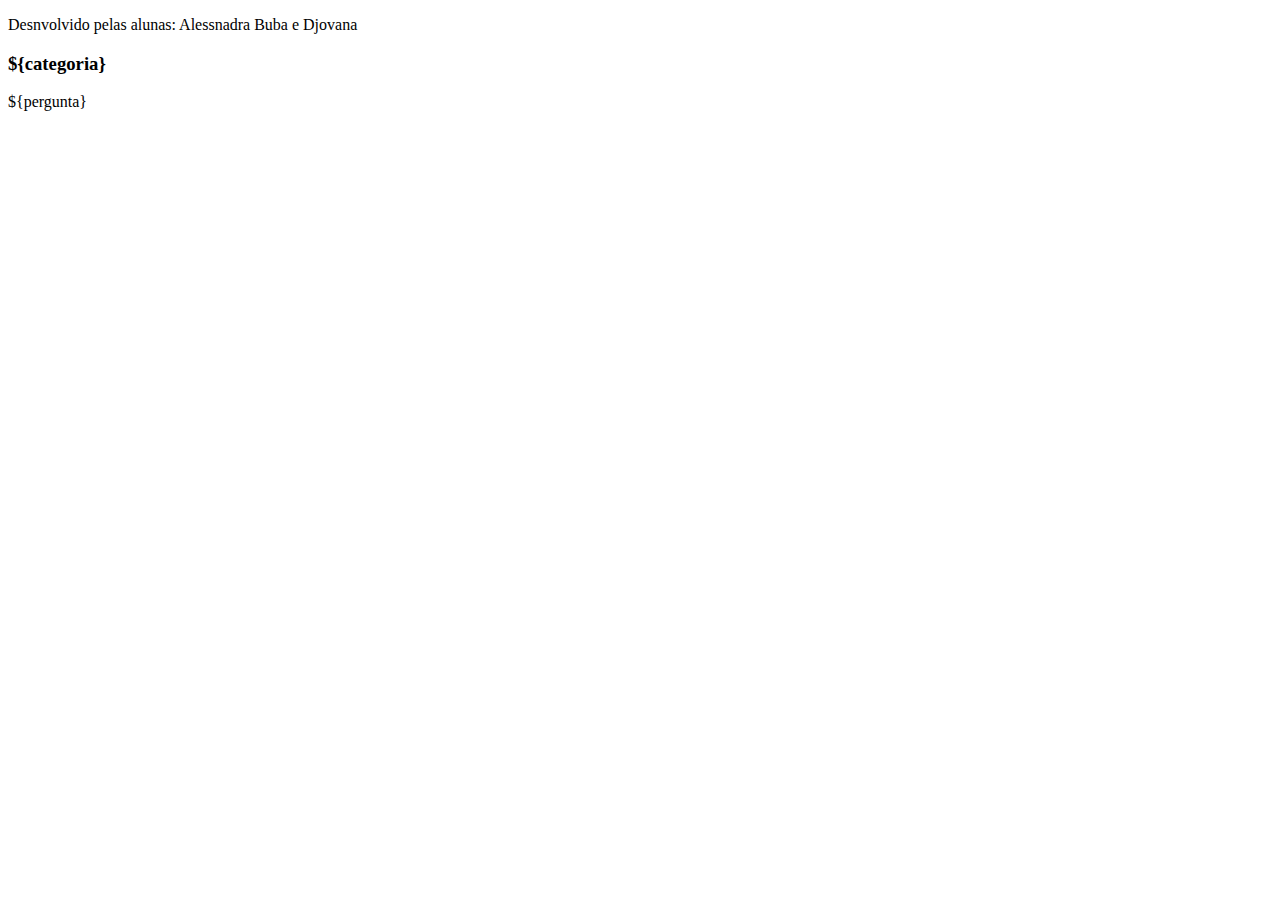
==== index.html @ 37fab2f1 "." ====
<!DOCTYPE html>
<html lang="pt-br">
<head>
    <meta charset="UTF-8">
    <meta name="viewport" content="width=device-width, initial-scale=1.0">
    <title>Document</title>
    <link hel=" 'stylesheet" href="style.css">
</head>
<body>
    <selection id="container">

        </selection>
        <footer>
            <p>Desnvolvido pelas alunas: Alessnadra Buba e Djovana</p>
        </footer>
        <script src="perguntas.js"></script>
    
</body>
</html>
<div class="cartao-conteudo">
    <h3>${categoria}</h3>
    <div class="catao-prgunta">
        <p>${pergunta}</p>
    </div>


</div>
---- style.css ----
:root{ 
--fundo: #6A5ACd;
--cartao-frente:#0000CD;
--cartao-verso: #40E0D0;
--branco: #ffffff;
--preto: #000000;
--destaque: #00FF7F;

}
body{ 
    background-color: var(--fundo);
    margin: 0;
}

footer{
    background-color: var(--preto);
    color: var(--branco);


}
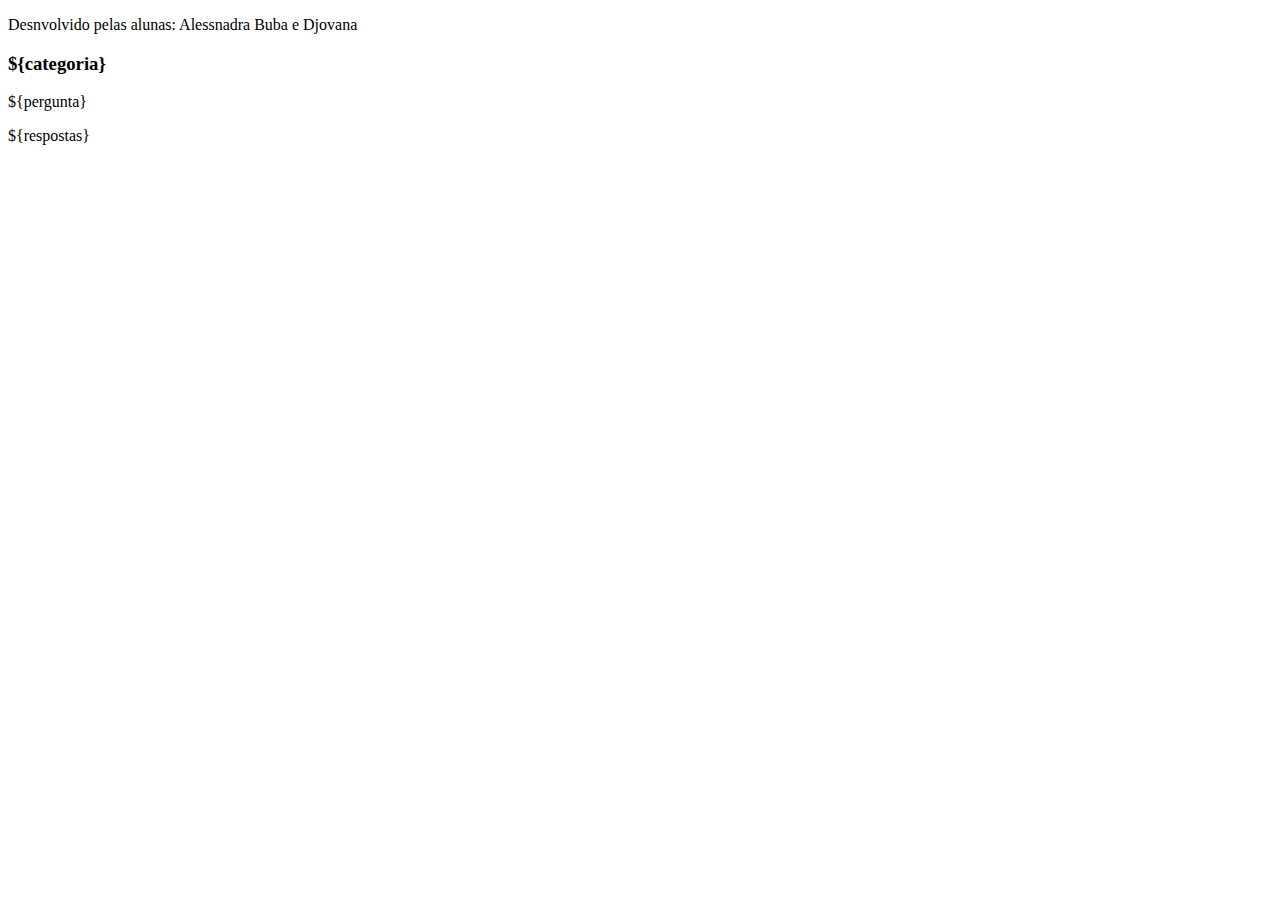
==== commit 9c73ea2c: "." ====
--- a/index.html
+++ b/index.html
@@ -19,9 +19,11 @@
 </html>
 <div class="cartao-conteudo">
     <h3>${categoria}</h3>
-    <div class="catao-prgunta">
+    <div class="catao-pergunta">
         <p>${pergunta}</p>
     </div>
-
+    <div class="cartao-respostas"></div>
+            <p>${respostas}</p>
+        </div>
 
 </div>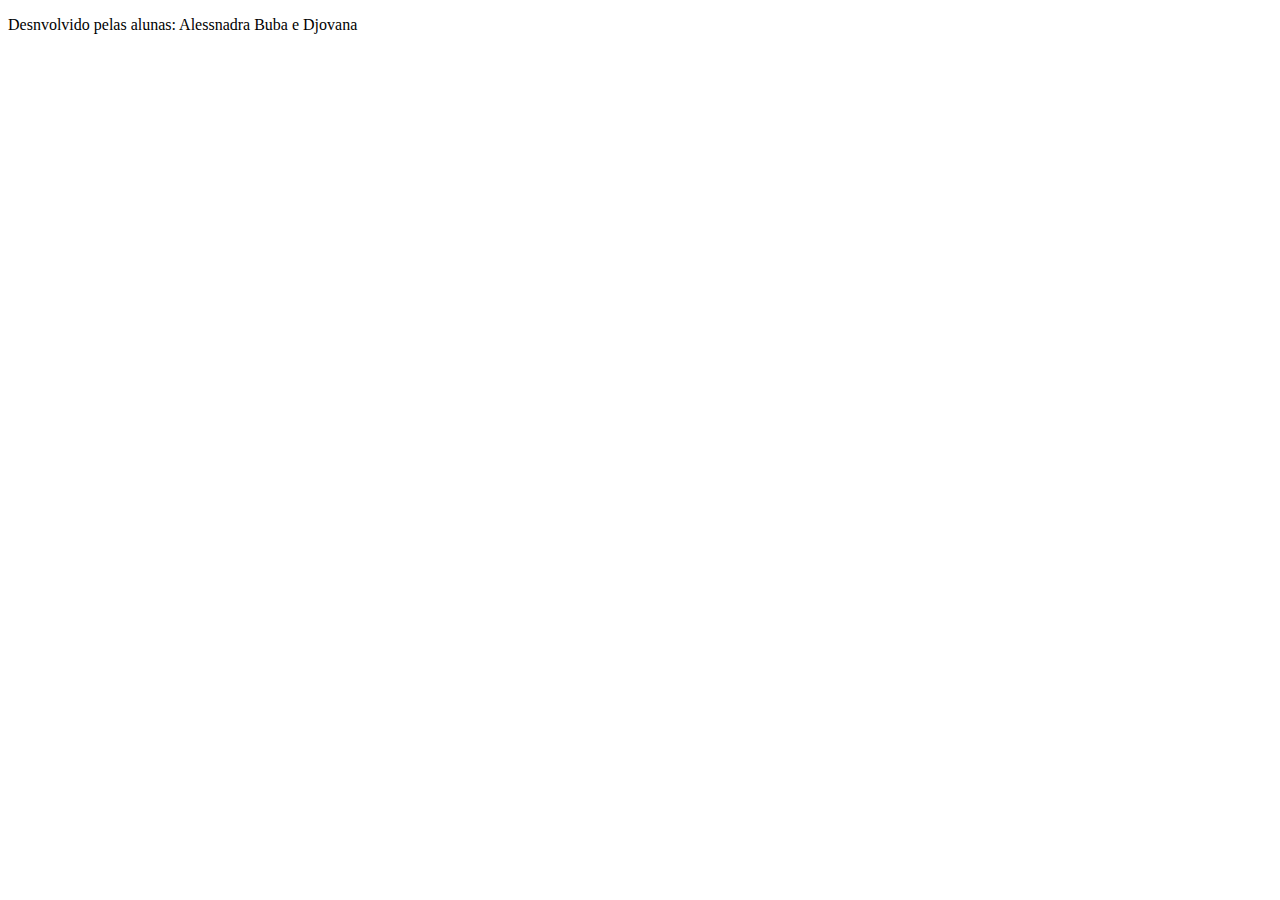
==== commit b5541511: "," ====
--- a/index.html
+++ b/index.html
@@ -17,13 +17,3 @@
     
 </body>
 </html>
-<div class="cartao-conteudo">
-    <h3>${categoria}</h3>
-    <div class="catao-pergunta">
-        <p>${pergunta}</p>
-    </div>
-    <div class="cartao-respostas"></div>
-            <p>${respostas}</p>
-        </div>
-
-</div>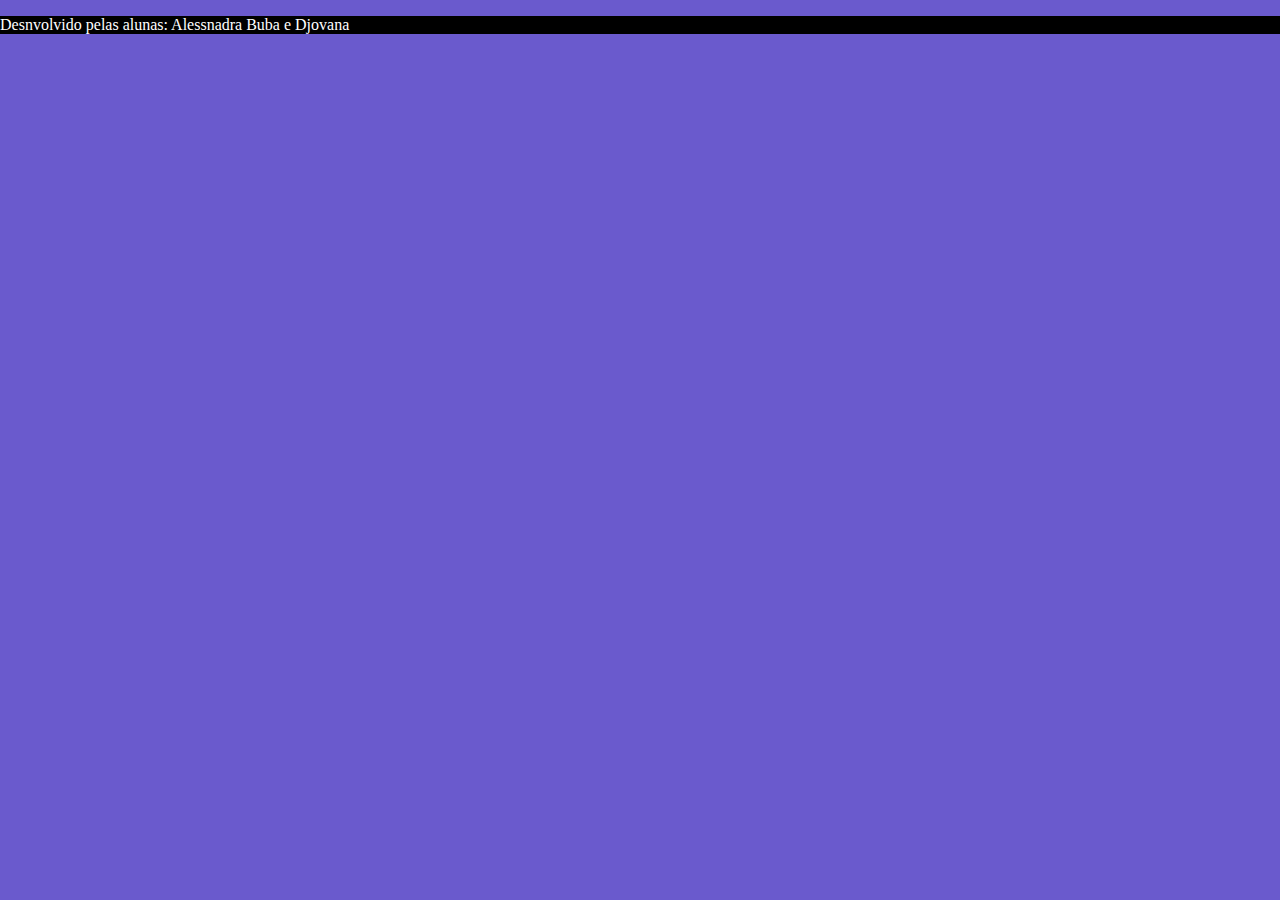
==== commit dbd3ad22: ".." ====
--- a/index.html
+++ b/index.html
@@ -4,7 +4,7 @@
     <meta charset="UTF-8">
     <meta name="viewport" content="width=device-width, initial-scale=1.0">
     <title>Document</title>
-    <link hel=" 'stylesheet" href="style.css">
+    <link rel="stylesheet" href="style.css">
 </head>
 <body>
     <selection id="container">
@@ -13,6 +13,7 @@
         <footer>
             <p>Desnvolvido pelas alunas: Alessnadra Buba e Djovana</p>
         </footer>
+        <script src="main.js"></script>
         <script src="perguntas.js"></script>
     
 </body>
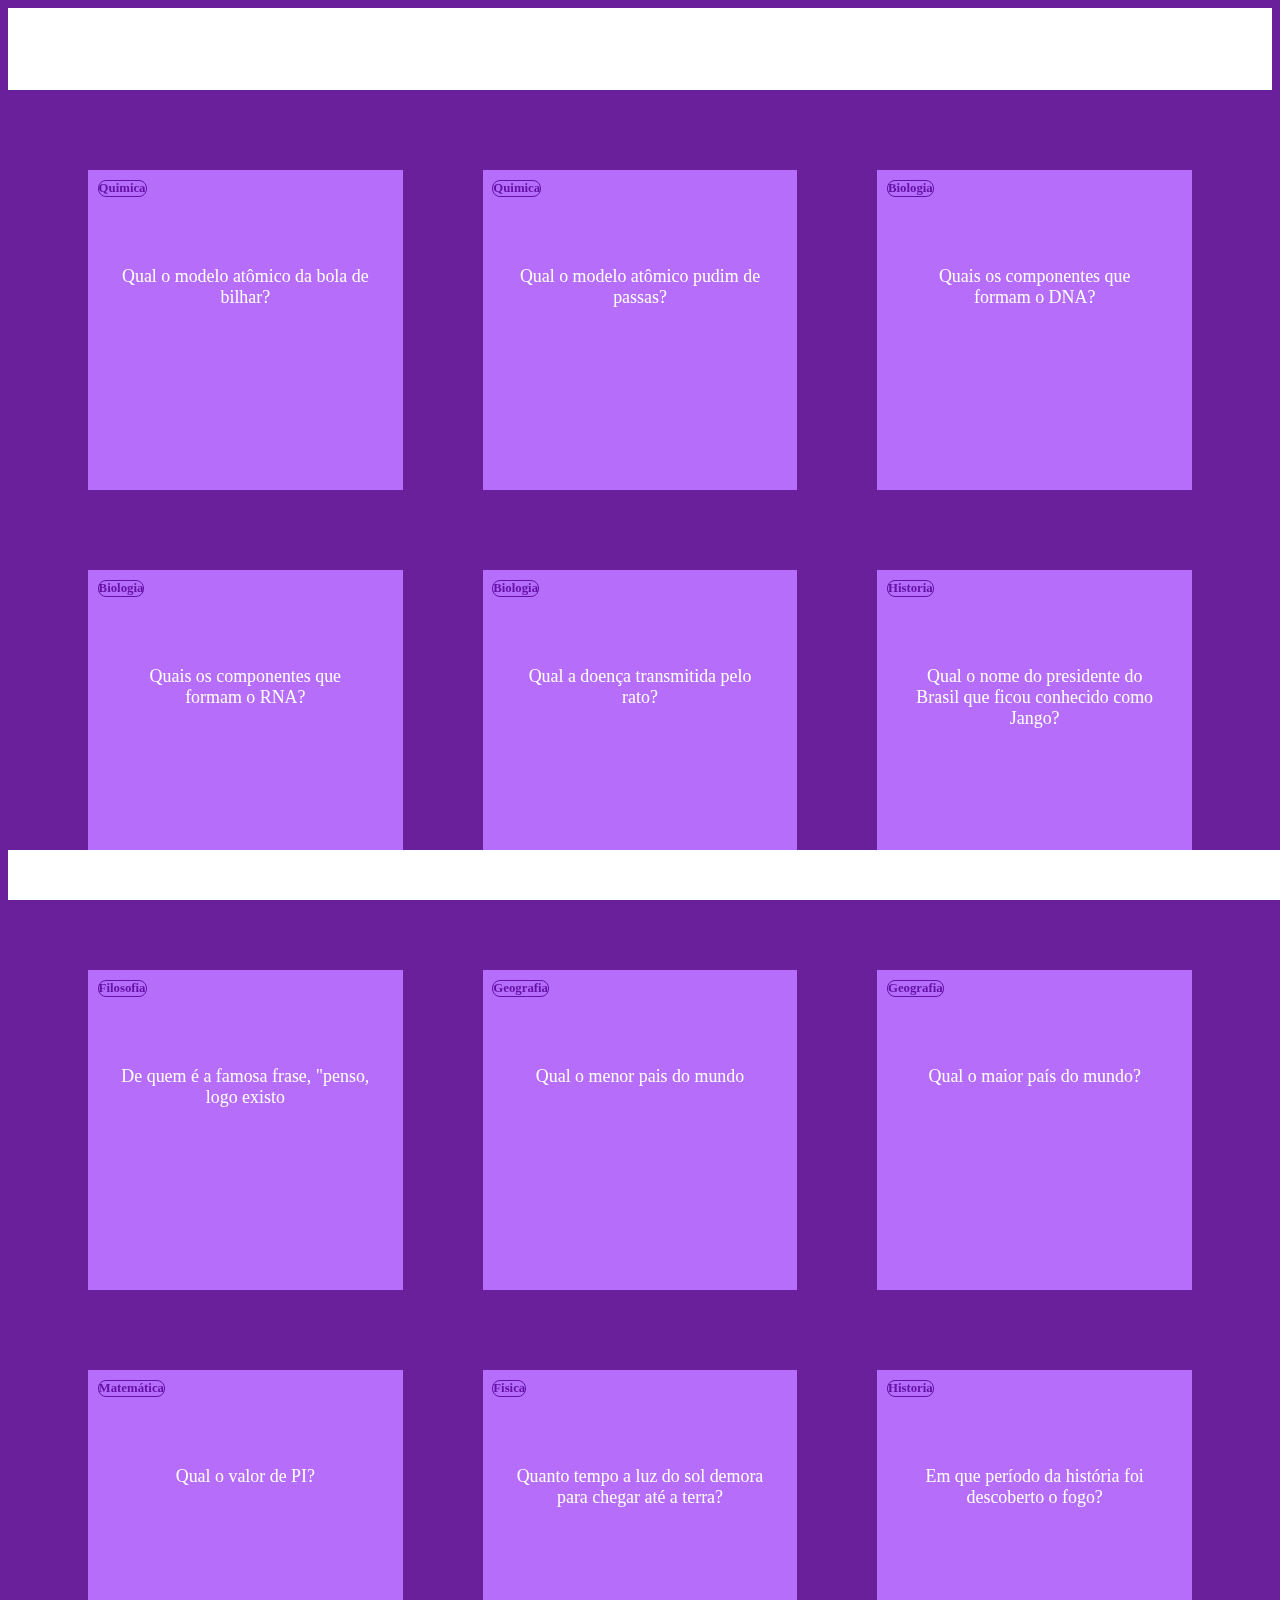
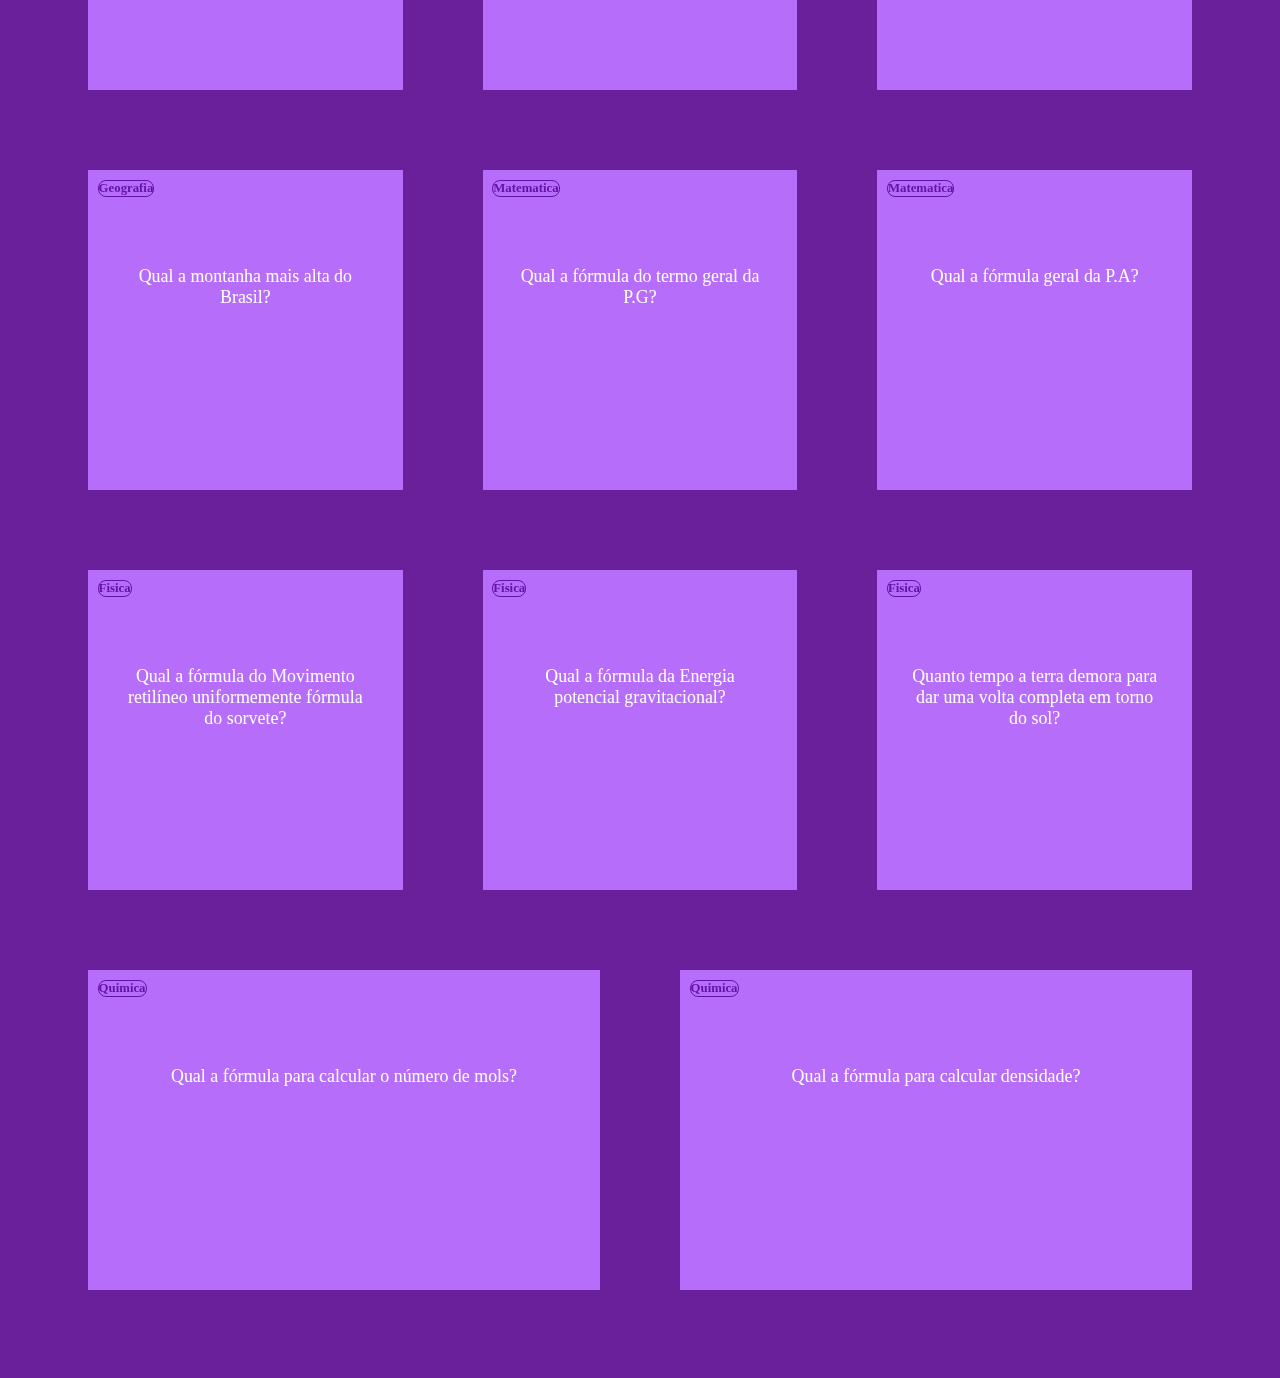
==== commit 6f8e5bf4: "efr" ====
--- a/index.html
+++ b/index.html
@@ -7,6 +7,10 @@
     <link rel="stylesheet" href="style.css">
 </head>
 <body>
+    <header>
+        <a href="index.html">pagina 1</a>
+        <a href="projeto2.html">pagina 2</a>
+    </header>
     <selection id="container">
 
         </selection>
--- a/style.css
+++ b/style.css
@@ -1,20 +1,103 @@
-:root{ 
---fundo: #6A5ACd;
---cartao-frente:#0000CD;
---cartao-verso: #40E0D0;
---branco: #ffffff;
---preto: #000000;
---destaque: #00FF7F;
+:root {
+    --fundo: #6a209b;
+    --cartao-frente: #b66efa;
+    --cartao-verso: #b591f0;
+    --branco: #ffffff;
+    --preto: #ffffff;
+    --destaque: #6512a8;
 
 }
-body{ 
+
+body {
     background-color: var(--fundo);
-    margin: 0;
+}
+header{
+    background-color: var(--preto);
+    display: flex;
+    justify-content: space-around;
+    padding: 2rem;
 }
 
-footer{
+header a{
+    color: var(--branco);
+    text-decoration: none;
+}
+
+footer {
     background-color: var(--preto);
     color: var(--branco);
+    position: fixed;
+    width: 100%;
+    bottom: 0;
+    text-align: center;
+}
 
+#container {
+    display: flex;
+    flex-wrap: wrap;
+    justify-content: space-between;
+    padding: 4rem;
+    gap: 3rem;
+}
+
+.cartao {
+    flex-grow: 1;
+    flex-basis: calc(33% - 6rem);
+    margin: 1rem;
+    height: 20rem;
+}
+
+.cartao-conteudo {
+    background-color: var(--cartao-frente);
+    color: var(--branco);
+    text-align: center;
+    height: 100%;
+    transform-style: preserve-3d;
+    transition: transform 800ms ease-in-out;
+}
+
+.cartao-conteudo h3 {
+    position: absolute;
+    color: var(--destaque);
+    border: 1px solid var(--destaque);
+    text-align: left;
+    margin: 0.6rem;
+    border-radius: 0.5rem;
+    font-size: 1vw;
+    backface-visibility: hidden;
+}
+
+.cartao-conteudo p {
+    margin-top: 4rem;
+    padding: 2rem;
+    font-size: 1.4vw;
+}
+
+.cartao-resposta p {
+    color: var(--preto);
+    font-weight: 700;
+}
+
+.cartao-pergunta p {
+    color: var(--preto);
+    font-weight: 500;
+}
+
+.cartao:active .cartao-conteudo {
+    transform: rotateY(180deg);
+}
+
+.cartao-pergunta,
+.cartao-resposta {
+    backface-visibility: hidden;
+    position: absolute;
+    height: 100%;
+    width: 100%;
+    box-sizing: border-box;
 
 }
+
+.cartao-resposta {
+    transform: rotateY(180deg);
+    background-color: var(--cartao-verso);
+}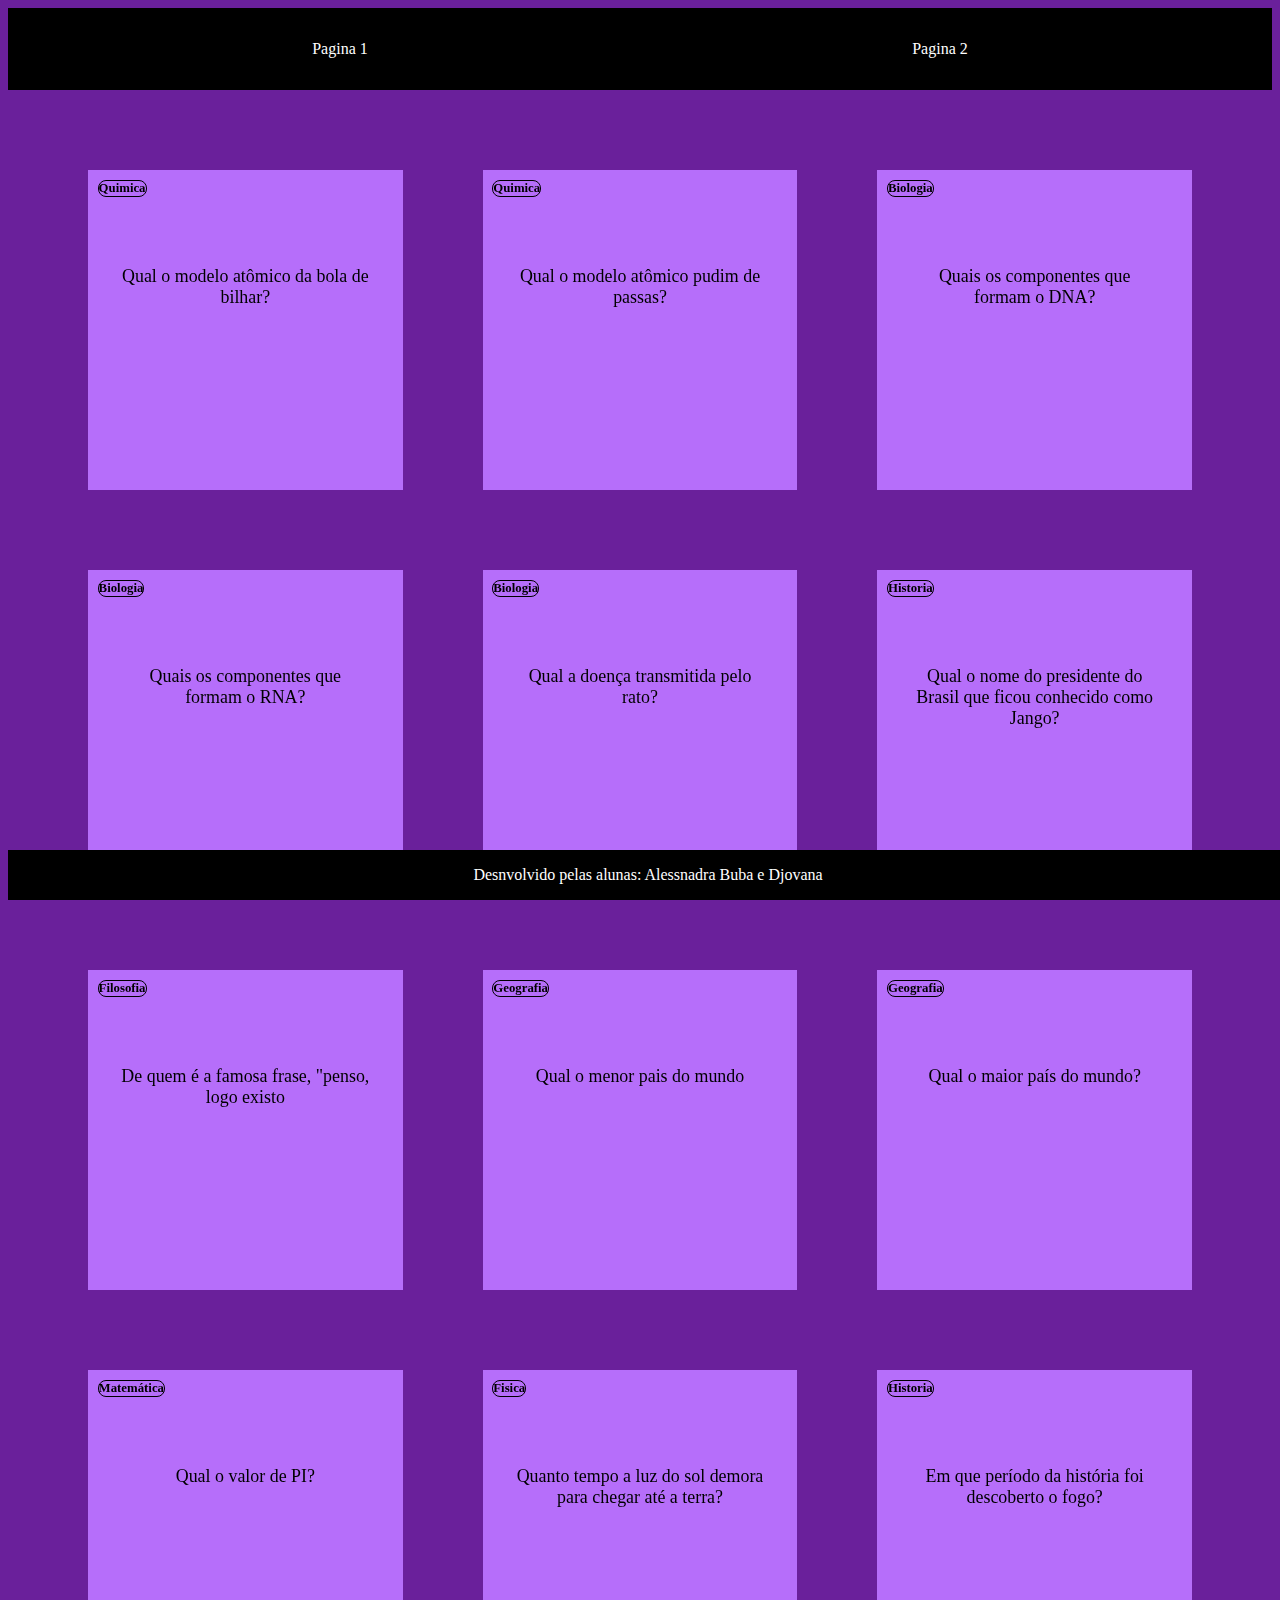
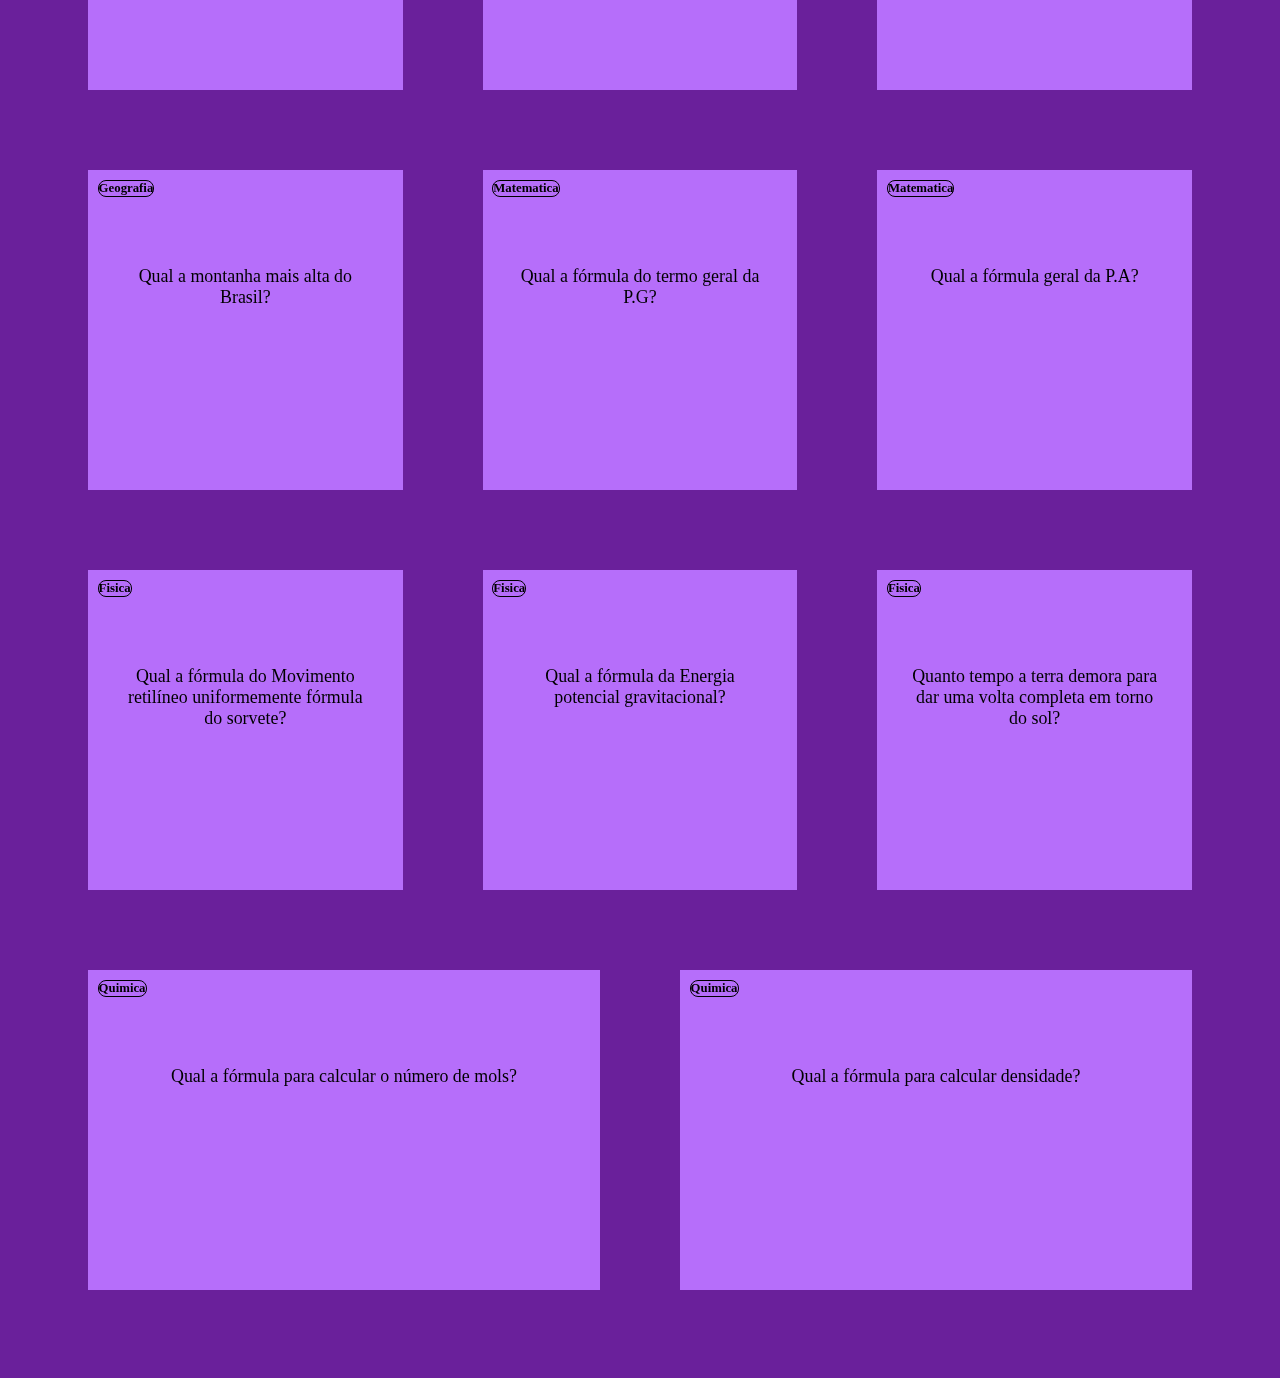
==== commit 70fd17c6: "iç" ====
--- a/index.html
+++ b/index.html
@@ -8,8 +8,8 @@
 </head>
 <body>
     <header>
-        <a href="index.html">pagina 1</a>
-        <a href="projeto2.html">pagina 2</a>
+        <a href="index.html">Pagina 1</a>
+        <a href="projeto2.html">Pagina 2</a>
     </header>
     <selection id="container">
 
--- a/style.css
+++ b/style.css
@@ -3,8 +3,8 @@
     --cartao-frente: #b66efa;
     --cartao-verso: #b591f0;
     --branco: #ffffff;
-    --preto: #ffffff;
-    --destaque: #6512a8;
+    --preto: #000000;
+    --destaque: #000000;
 
 }
 
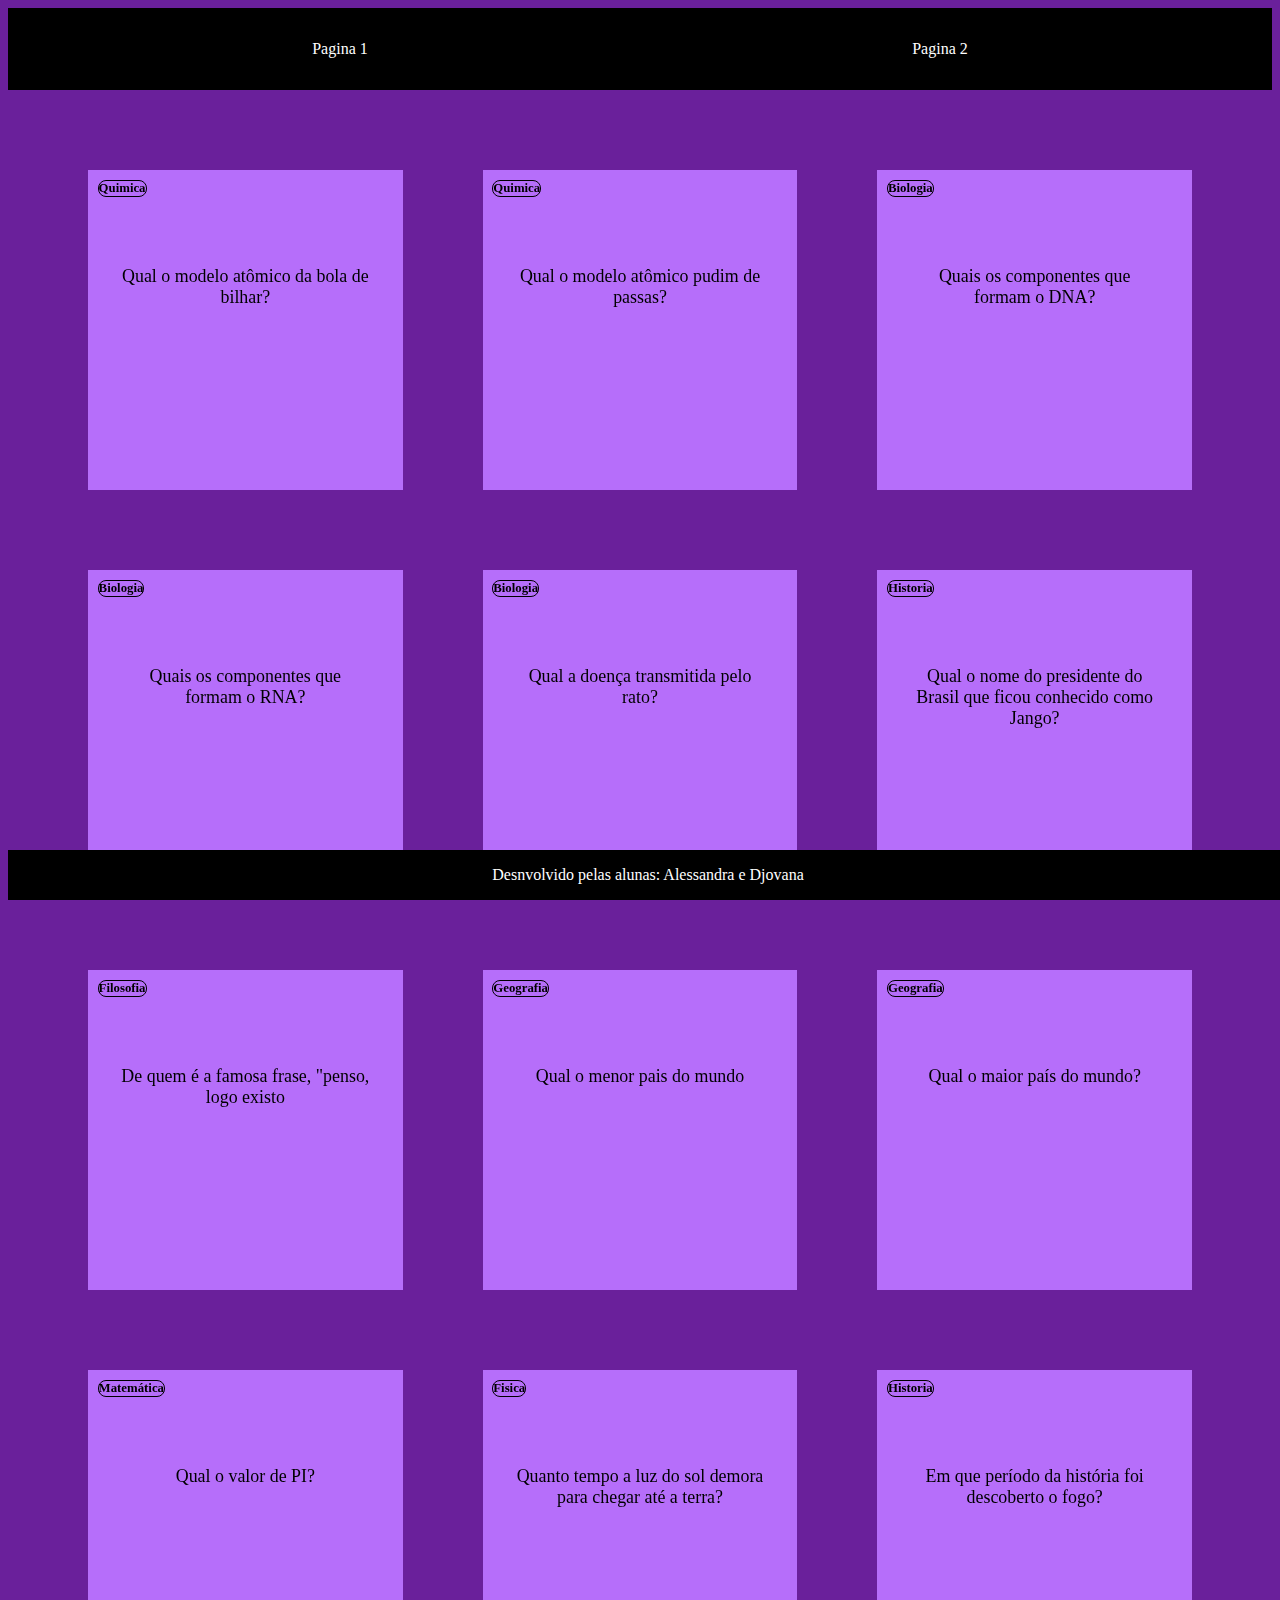
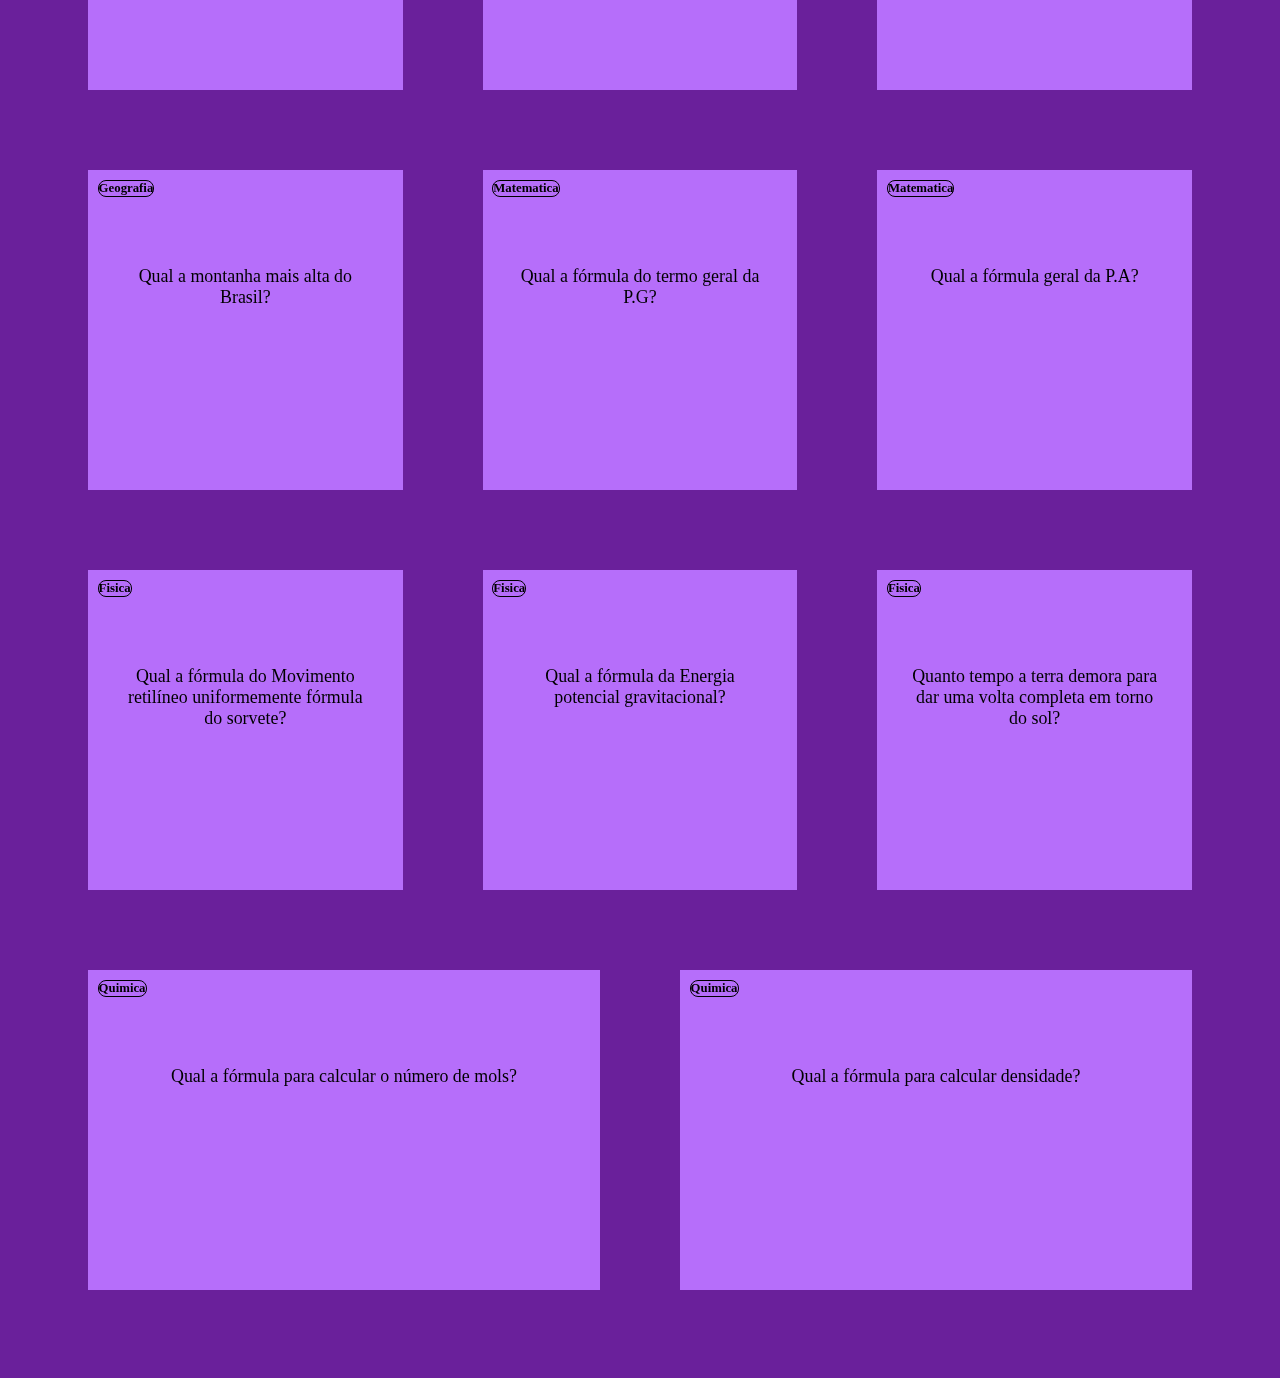
==== commit 6073eaa7: "kk" ====
--- a/index.html
+++ b/index.html
@@ -15,7 +15,7 @@
 
         </selection>
         <footer>
-            <p>Desnvolvido pelas alunas: Alessnadra Buba e Djovana</p>
+            <p>Desnvolvido pelas alunas: Alessandra e Djovana</p>
         </footer>
         <script src="main.js"></script>
         <script src="perguntas.js"></script>
